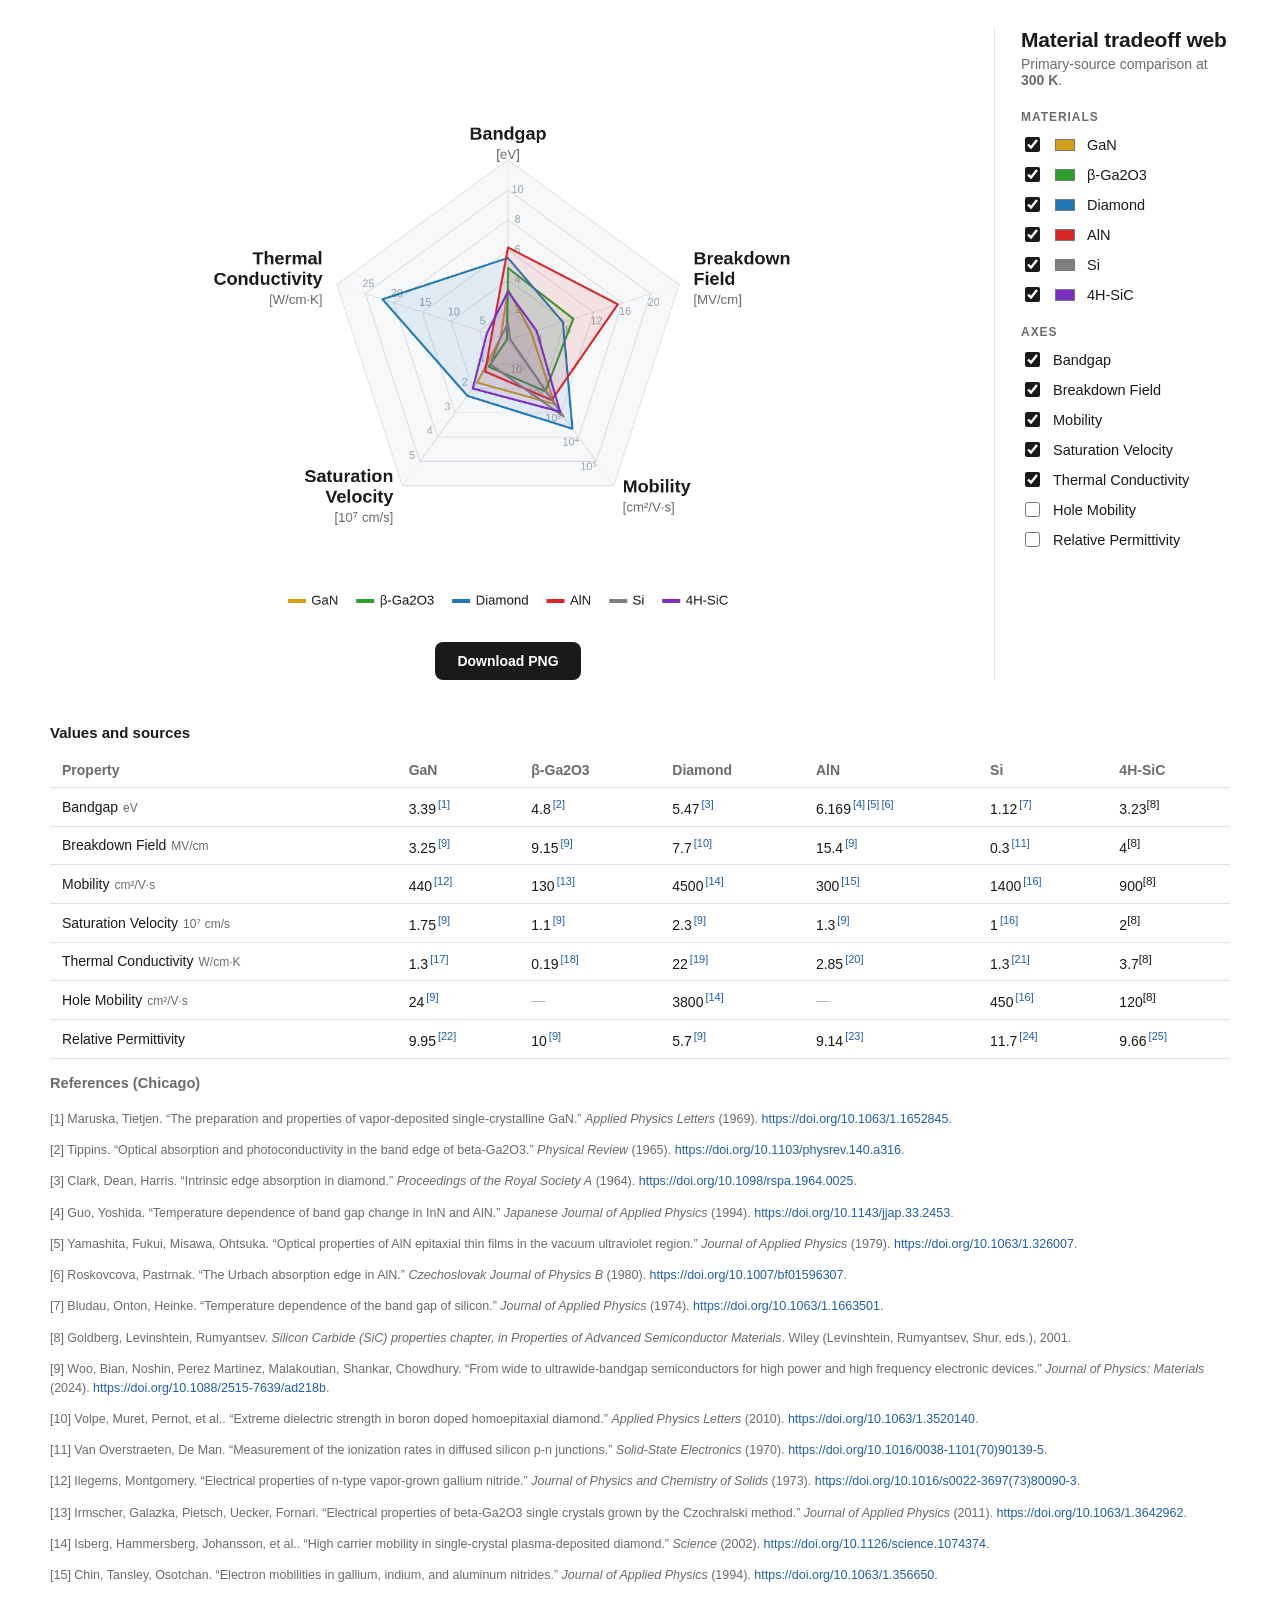
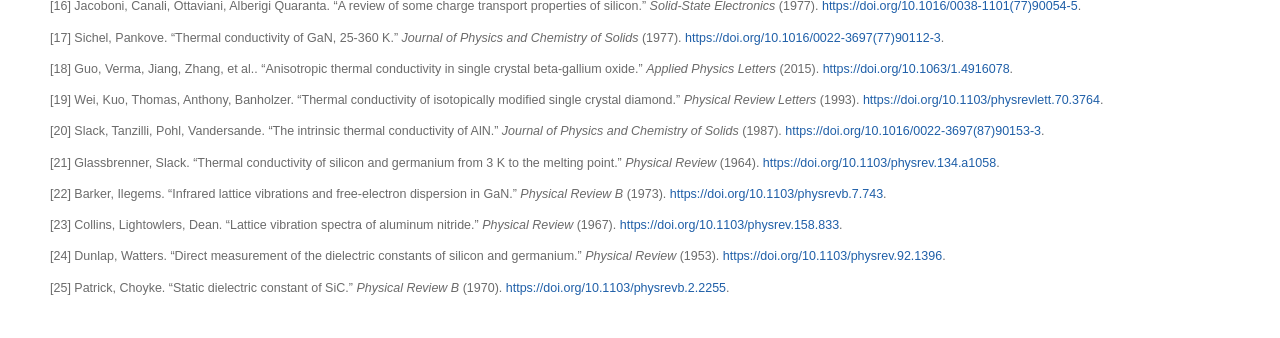
==== mat_web/index.html @ 16bf6dc7 "i release thee ... be free my child" ====
<!doctype html>
<html lang="en">
<head>
  <meta charset="utf-8">
  <meta name="viewport" content="width=device-width, initial-scale=1">
  <title>Material tradeoff web</title>
  <link rel="stylesheet" href="styles.css">
</head>
<body>
  <main>
    <section class="stage">
      <div class="canvas-wrap">
        <canvas id="radar" width="1200" height="1000" aria-label="Semiconductor property radar chart"></canvas>
      </div>
      <button id="download" type="button">Download PNG</button>
    </section>

    <aside class="panel">
      <h1>Material tradeoff web</h1>
      <p class="sub">Primary-source comparison at <strong>300&nbsp;K</strong>.</p>

      <h2>Materials</h2>
      <div id="materials" class="rows"></div>

      <h2>Axes</h2>
      <div id="axes" class="rows"></div>
    </aside>
  </main>

  <section class="table-wrap">
    <h2>Values and sources</h2>
    <table id="table"></table>
    <div id="refnotes" class="refnotes"></div>
  </section>

  <script src="app.js"></script>
</body>
</html>
---- mat_web/styles.css ----
:root {
  --ink: #1a1a1a;
  --muted: #6b6b6b;
  --line: #e2e2e2;
  --bg: #ffffff;
}

* { box-sizing: border-box; }

body {
  margin: 0;
  padding: 28px 32px;
  font-family: Arial, Helvetica, sans-serif;
  color: var(--ink);
  background: var(--bg);
}

main {
  display: flex;
  gap: 28px;
  align-items: stretch;
  max-width: 1180px;
  margin: 0 auto;
}

.stage {
  flex: 1 1 auto;
  display: flex;
  flex-direction: column;
  align-items: center;
  gap: 14px;
}

.canvas-wrap { width: 100%; }

#radar {
  width: 100%;
  max-width: 720px;
  height: auto;
  display: block;
  margin: 0 auto;
}

.legend {
  display: flex;
  gap: 22px;
  flex-wrap: wrap;
  justify-content: center;
}

.legend span {
  display: inline-flex;
  align-items: center;
  gap: 7px;
  font-size: 15px;
  font-weight: 600;
}

.legend i {
  width: 26px;
  height: 5px;
  border-radius: 3px;
}

button {
  border: none;
  background: var(--ink);
  color: #fff;
  padding: 11px 22px;
  border-radius: 8px;
  font-size: 14px;
  font-weight: 600;
  cursor: pointer;
}

button:hover { opacity: 0.88; }

.panel {
  flex: 0 0 236px;
  border-left: 1px solid var(--line);
  padding-left: 26px;
}

.panel h1 { font-size: 21px; margin: 0 0 4px; letter-spacing: -0.01em; }
.sub { color: var(--muted); margin: 0 0 22px; font-size: 14px; }

.panel h2 {
  font-size: 12px;
  text-transform: uppercase;
  letter-spacing: 0.08em;
  color: var(--muted);
  margin: 20px 0 10px;
}

.rows { display: flex; flex-direction: column; gap: 9px; }

.rows label {
  display: flex;
  align-items: center;
  gap: 10px;
  font-size: 14.5px;
  cursor: pointer;
}

.rows input[type="checkbox"] { width: 15px; height: 15px; accent-color: var(--ink); }

.rows input[type="color"] {
  width: 24px;
  height: 20px;
  border: none;
  background: none;
  padding: 0;
  cursor: pointer;
}

.table-wrap { max-width: 1180px; margin: 44px auto 0; }
.table-wrap h2 { font-size: 15px; margin-bottom: 12px; }

table { border-collapse: collapse; width: 100%; font-size: 14px; }

th, td {
  border-bottom: 1px solid var(--line);
  padding: 9px 12px;
  text-align: left;
  white-space: nowrap;
}

th { color: var(--muted); font-weight: 600; }
td .unit { color: var(--muted); font-size: 12px; margin-left: 5px; }
td.missing { color: #b8b8b8; }

a { color: #1f5fa8; text-decoration: none; }
a:hover { text-decoration: underline; }
sup a { font-size: 11px; margin-left: 2px; }

.refnotes { margin-top: 14px; font-size: 12.5px; color: var(--muted); line-height: 1.5; }

@media (max-width: 820px) {
  main { flex-direction: column; }
  .panel { border-left: none; border-top: 1px solid var(--line); padding-left: 0; padding-top: 20px; flex-basis: auto; }
}
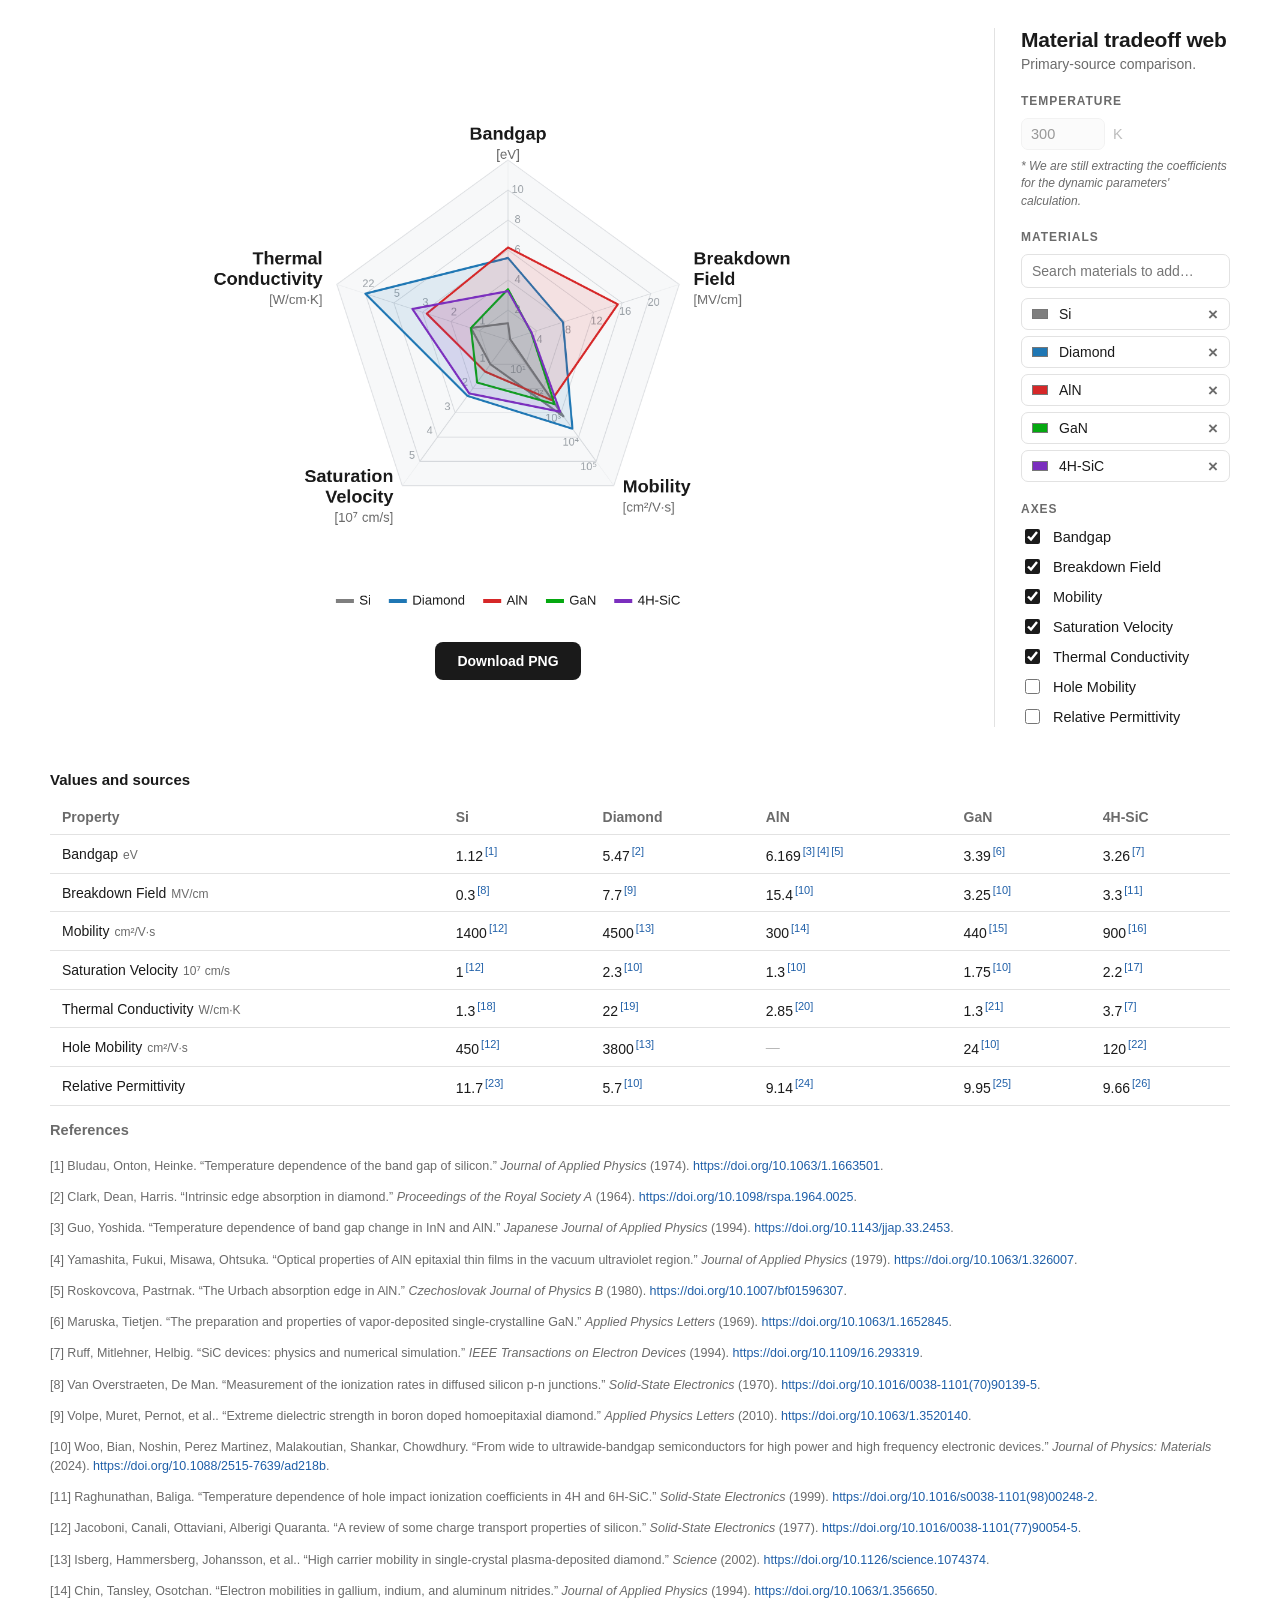
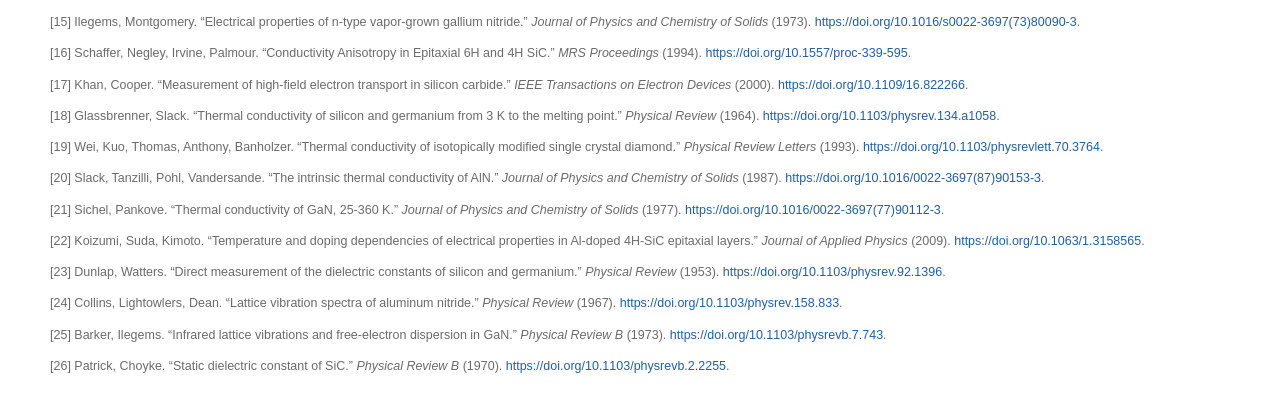
==== commit 2a788a83: "more materials" ====
--- a/mat_web/index.html
+++ b/mat_web/index.html
@@ -17,10 +17,22 @@
 
     <aside class="panel">
       <h1>Material tradeoff web</h1>
-      <p class="sub">Primary-source comparison at <strong>300&nbsp;K</strong>.</p>
+      <p class="sub">Primary-source comparison.</p>
+
+      <h2>Temperature</h2>
+      <div class="temp-field">
+        <input id="temperature" type="number" value="300" min="1" step="1" disabled aria-describedby="temp-note">
+        <span>K</span>
+      </div>
+      <p id="temp-note" class="temp-note">* We are still extracting the coefficients for the dynamic parameters' calculation.</p>
 
       <h2>Materials</h2>
-      <div id="materials" class="rows"></div>
+      <div class="picker">
+        <input id="material-search" type="text" placeholder="Search materials to add&hellip;" autocomplete="off"
+               role="combobox" aria-expanded="false" aria-controls="material-options" aria-autocomplete="list">
+        <ul id="material-options" class="options" role="listbox" hidden></ul>
+      </div>
+      <ul id="material-chips" class="chips"></ul>
 
       <h2>Axes</h2>
       <div id="axes" class="rows"></div>
--- a/mat_web/styles.css
+++ b/mat_web/styles.css
@@ -113,6 +113,144 @@
   cursor: pointer;
 }
 
+/* temperature (inactive until the dynamic coefficients are extracted) */
+.temp-field {
+  display: flex;
+  align-items: center;
+  gap: 8px;
+  opacity: 0.45;
+}
+
+.temp-field input {
+  width: 84px;
+  padding: 7px 9px;
+  font: inherit;
+  font-size: 14.5px;
+  color: var(--ink);
+  border: 1px solid var(--line);
+  border-radius: 7px;
+  background: #f6f6f6;
+  cursor: not-allowed;
+}
+
+.temp-field span { font-size: 14.5px; color: var(--muted); }
+
+.temp-note {
+  margin: 8px 0 0;
+  font-size: 12px;
+  line-height: 1.45;
+  color: var(--muted);
+  font-style: italic;
+}
+
+/* material picker: search box + dropdown */
+.picker { position: relative; }
+
+.picker input {
+  width: 100%;
+  padding: 8px 10px;
+  font: inherit;
+  font-size: 14px;
+  color: var(--ink);
+  border: 1px solid var(--line);
+  border-radius: 7px;
+  background: #fff;
+}
+
+.picker input:focus {
+  outline: none;
+  border-color: #b6b6b6;
+}
+
+.options {
+  position: absolute;
+  z-index: 10;
+  top: calc(100% + 4px);
+  left: 0;
+  right: 0;
+  max-height: 232px;
+  overflow-y: auto;
+  margin: 0;
+  padding: 4px;
+  list-style: none;
+  background: #fff;
+  border: 1px solid var(--line);
+  border-radius: 8px;
+  box-shadow: 0 6px 18px rgba(0, 0, 0, 0.08);
+}
+
+.options li {
+  display: flex;
+  align-items: center;
+  gap: 8px;
+  padding: 7px 8px;
+  border-radius: 6px;
+  font-size: 14px;
+  cursor: pointer;
+}
+
+.options li:hover { background: #f2f4f6; }
+
+.options li.empty {
+  color: var(--muted);
+  font-size: 13px;
+  cursor: default;
+}
+
+.options li.empty:hover { background: none; }
+
+.options small { color: var(--muted); font-size: 11.5px; margin-left: auto; }
+
+/* selected materials, each removable */
+.chips {
+  display: flex;
+  flex-direction: column;
+  gap: 6px;
+  list-style: none;
+  margin: 10px 0 0;
+  padding: 0;
+}
+
+.chips li {
+  display: flex;
+  align-items: center;
+  gap: 9px;
+  padding: 5px 6px 5px 8px;
+  border: 1px solid var(--line);
+  border-radius: 7px;
+  font-size: 14px;
+}
+
+.chips input[type="color"] {
+  flex: 0 0 auto;
+  width: 20px;
+  height: 18px;
+  border: none;
+  background: none;
+  padding: 0;
+  cursor: pointer;
+}
+
+.chips span { flex: 1 1 auto; }
+
+.chips button {
+  flex: 0 0 auto;
+  padding: 0;
+  width: 20px;
+  height: 20px;
+  border-radius: 5px;
+  background: none;
+  color: var(--muted);
+  font-size: 17px;
+  line-height: 1;
+}
+
+.chips button:hover {
+  background: #f0f0f0;
+  color: var(--ink);
+  opacity: 1;
+}
+
 .table-wrap { max-width: 1180px; margin: 44px auto 0; }
 .table-wrap h2 { font-size: 15px; margin-bottom: 12px; }
 
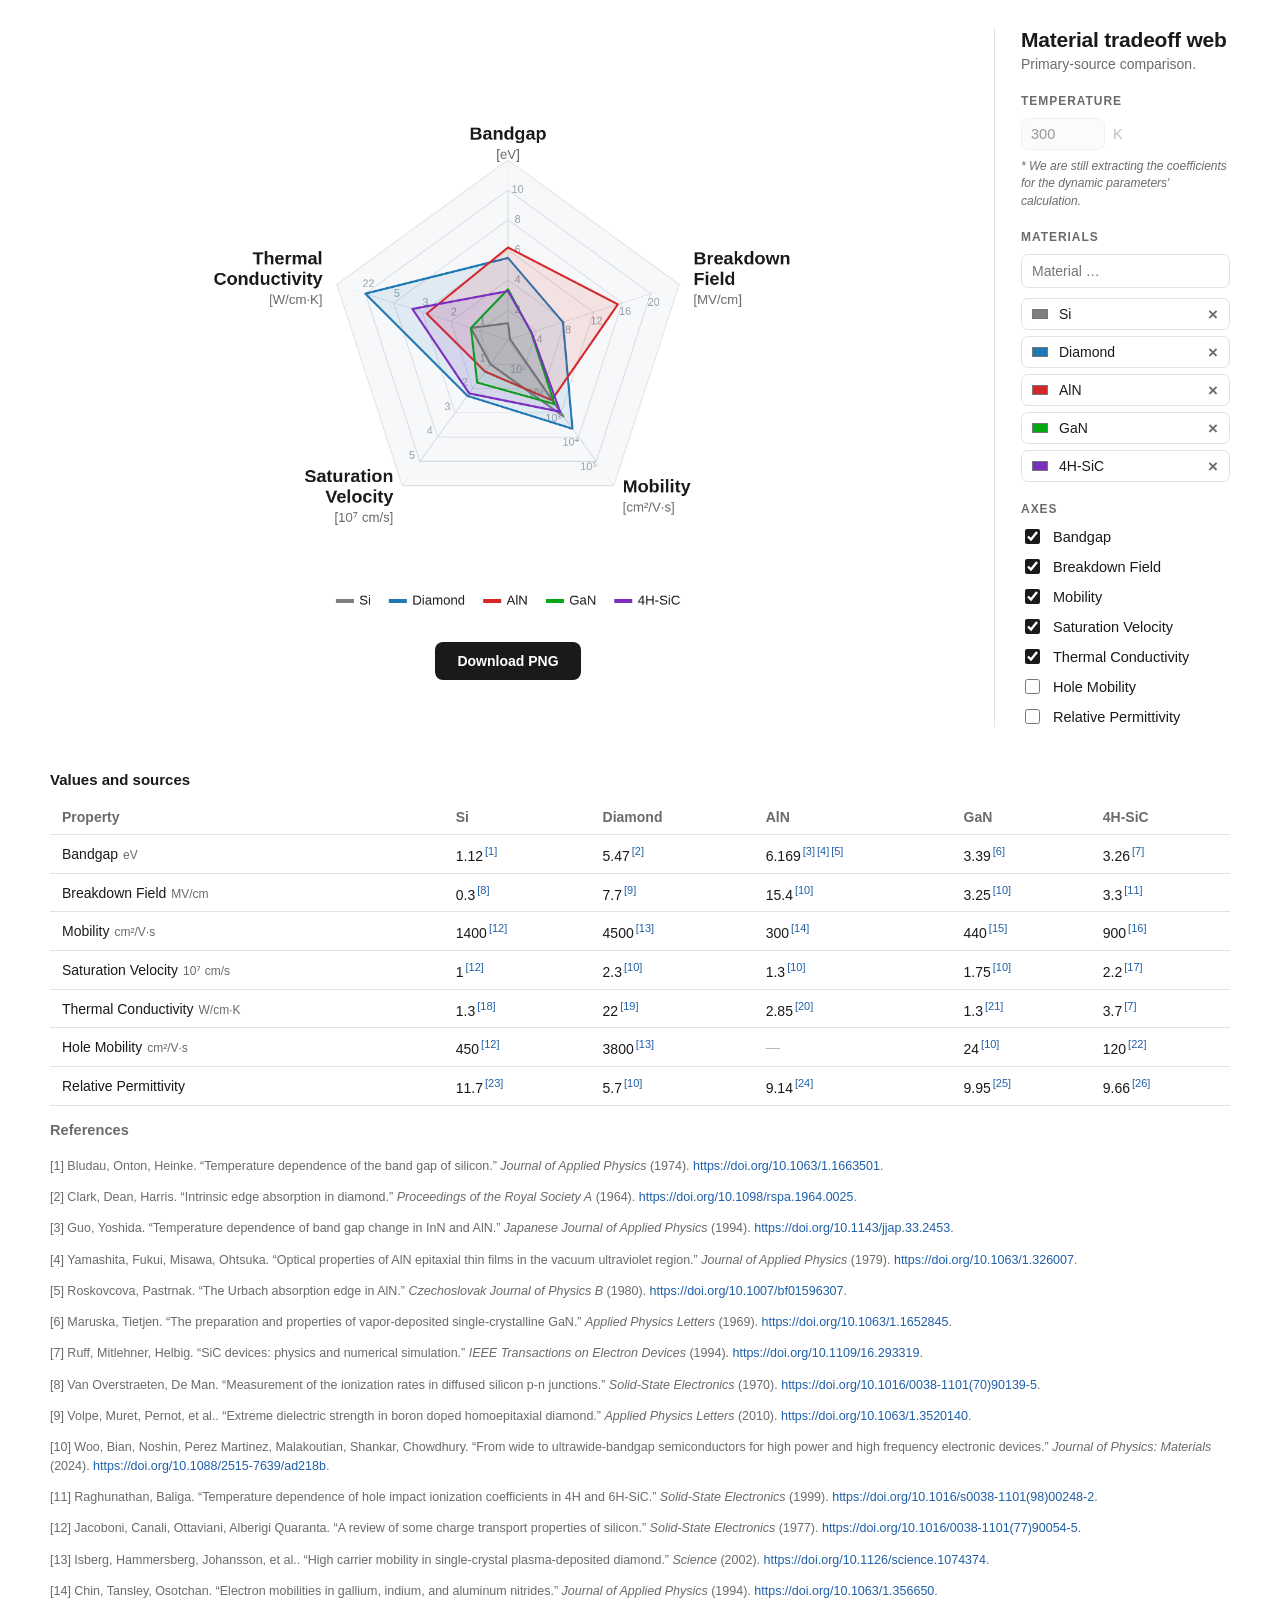
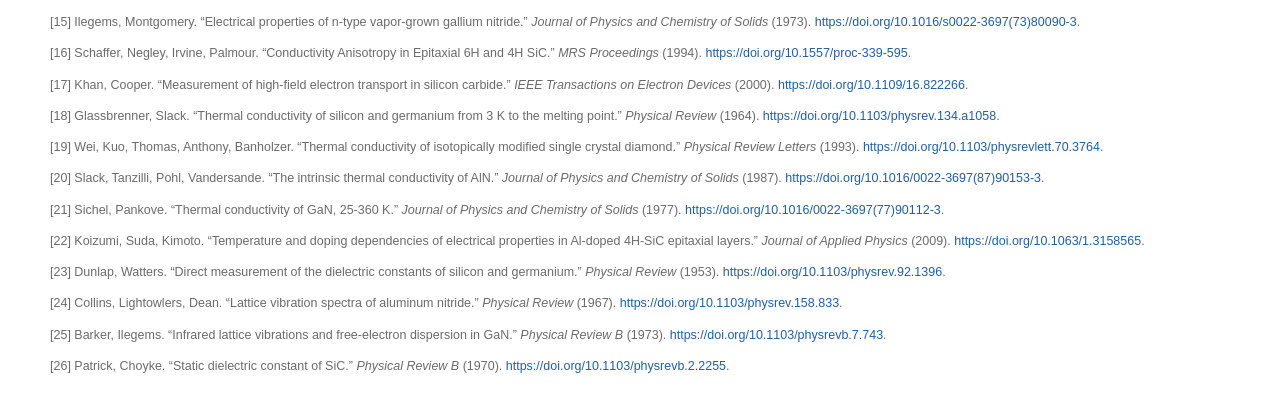
==== commit 3842ce35: "typo" ====
--- a/mat_web/index.html
+++ b/mat_web/index.html
@@ -28,7 +28,7 @@
 
       <h2>Materials</h2>
       <div class="picker">
-        <input id="material-search" type="text" placeholder="Search materials to add&hellip;" autocomplete="off"
+        <input id="material-search" type="text" placeholder="Material &hellip;" autocomplete="off"
                role="combobox" aria-expanded="false" aria-controls="material-options" aria-autocomplete="list">
         <ul id="material-options" class="options" role="listbox" hidden></ul>
       </div>
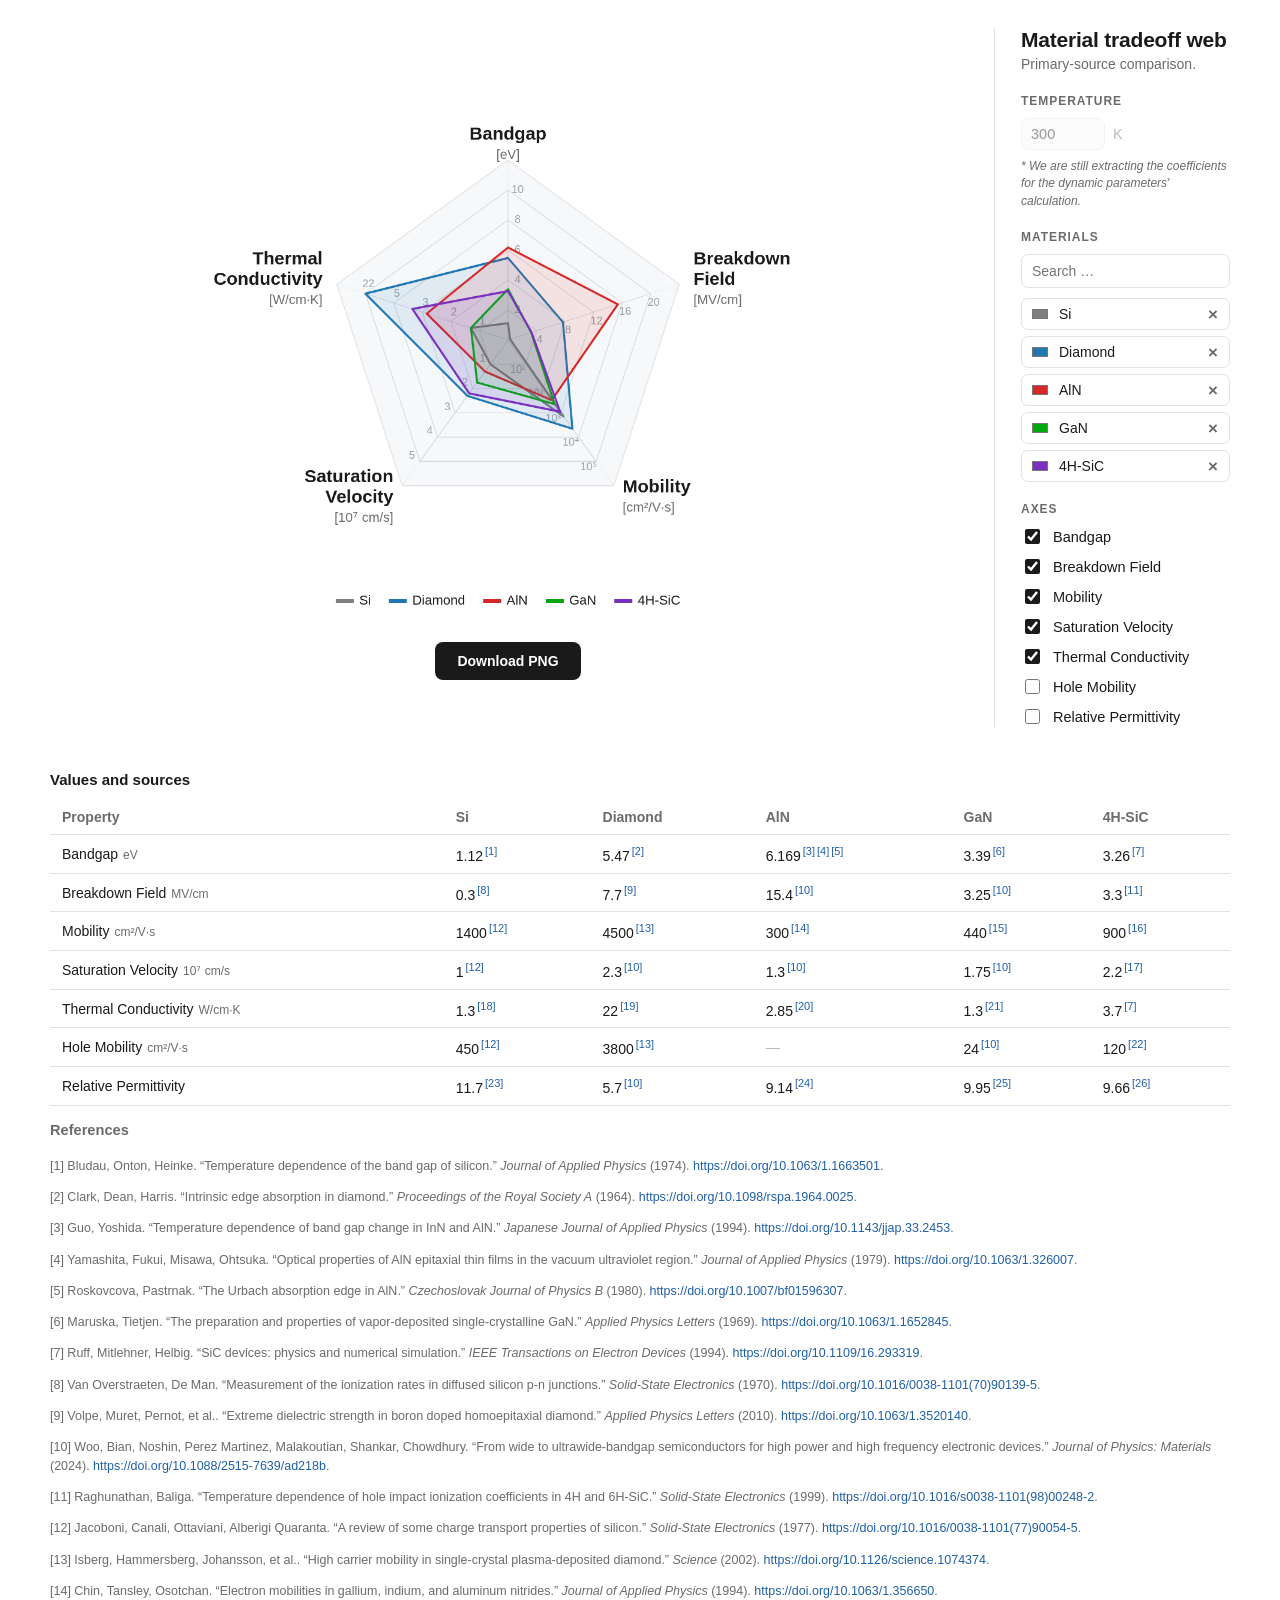
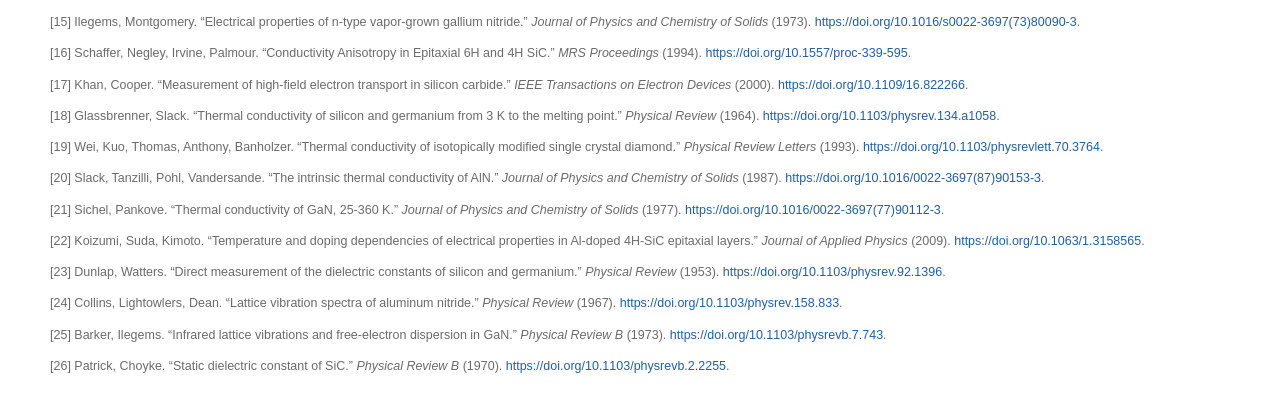
==== commit caba4455: "search the list .." ====
--- a/mat_web/index.html
+++ b/mat_web/index.html
@@ -28,7 +28,7 @@
 
       <h2>Materials</h2>
       <div class="picker">
-        <input id="material-search" type="text" placeholder="Material &hellip;" autocomplete="off"
+        <input id="material-search" type="text" placeholder="Search &hellip;" autocomplete="off"
                role="combobox" aria-expanded="false" aria-controls="material-options" aria-autocomplete="list">
         <ul id="material-options" class="options" role="listbox" hidden></ul>
       </div>
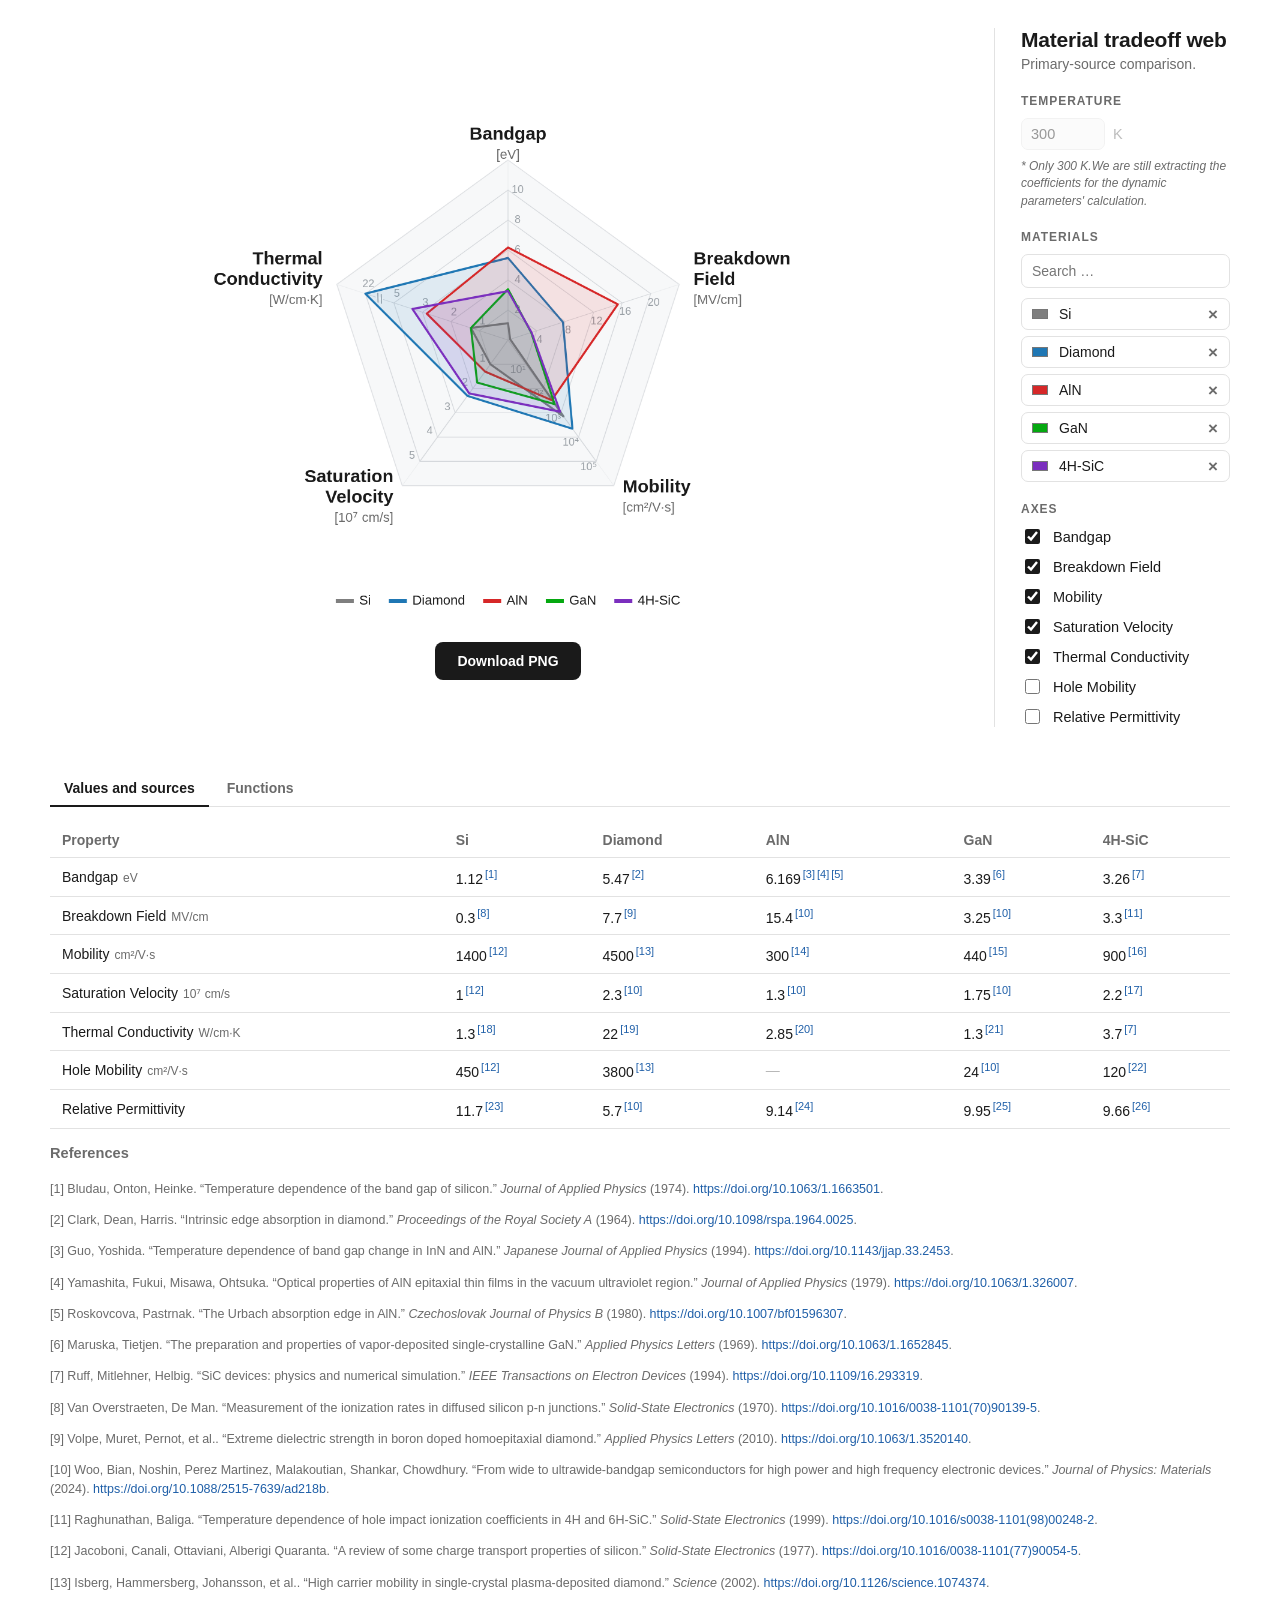
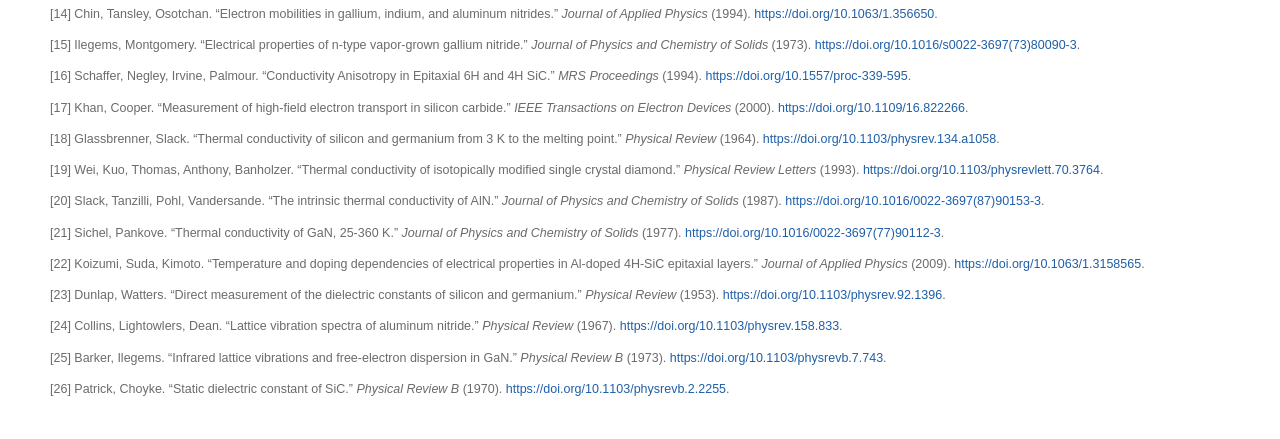
==== commit c441d8d9: "temperature dependence" ====
--- a/mat_web/index.html
+++ b/mat_web/index.html
@@ -21,10 +21,10 @@
 
       <h2>Temperature</h2>
       <div class="temp-field">
-        <input id="temperature" type="number" value="300" min="1" step="1" disabled aria-describedby="temp-note">
+        <input id="temperature" type="number" value="300" min="1" step="1" aria-describedby="temp-note">
         <span>K</span>
       </div>
-      <p id="temp-note" class="temp-note">* We are still extracting the coefficients for the dynamic parameters' calculation.</p>
+      <p id="temp-note" class="temp-note">* Only 300 K.We are still extracting the coefficients for the dynamic parameters' calculation.</p>
 
       <h2>Materials</h2>
       <div class="picker">
@@ -40,9 +40,20 @@
   </main>
 
   <section class="table-wrap">
-    <h2>Values and sources</h2>
-    <table id="table"></table>
-    <div id="refnotes" class="refnotes"></div>
+    <div class="tabs" role="tablist">
+      <button type="button" role="tab" id="tab-values" class="tab active" aria-selected="true" aria-controls="panel-values">Values and sources</button>
+      <button type="button" role="tab" id="tab-functions" class="tab" aria-selected="false" aria-controls="panel-functions">Functions</button>
+    </div>
+
+    <div id="panel-values" role="tabpanel" aria-labelledby="tab-values">
+      <table id="table"></table>
+      <div id="refnotes" class="refnotes"></div>
+    </div>
+
+    <div id="panel-functions" role="tabpanel" aria-labelledby="tab-functions" hidden>
+      <table id="functions-table"></table>
+      <div id="functions-note" class="refnotes"></div>
+    </div>
   </section>
 
   <script src="app.js"></script>
--- a/mat_web/styles.css
+++ b/mat_web/styles.css
@@ -130,7 +130,6 @@
   border: 1px solid var(--line);
   border-radius: 7px;
   background: #f6f6f6;
-  cursor: not-allowed;
 }
 
 .temp-field span { font-size: 14.5px; color: var(--muted); }
@@ -254,6 +253,66 @@
 .table-wrap { max-width: 1180px; margin: 44px auto 0; }
 .table-wrap h2 { font-size: 15px; margin-bottom: 12px; }
 
+.tabs {
+  display: flex;
+  gap: 4px;
+  border-bottom: 1px solid var(--line);
+  margin-bottom: 16px;
+}
+
+.tab {
+  background: none;
+  color: var(--muted);
+  border: none;
+  border-bottom: 2px solid transparent;
+  border-radius: 0;
+  padding: 9px 14px;
+  font-size: 14px;
+  font-weight: 600;
+  margin-bottom: -1px;
+}
+
+.tab:hover { color: var(--ink); opacity: 1; }
+
+.tab.active {
+  color: var(--ink);
+  border-bottom-color: var(--ink);
+}
+
+/* functions table */
+#panel-values, #panel-functions { overflow-x: auto; }
+
+#functions-table .fn-name {
+  vertical-align: top;
+  font-weight: 600;
+  white-space: normal;
+  width: 300px;
+}
+
+.fn-expr {
+  display: block;
+  margin-top: 5px;
+  font-family: "Cambria Math", Cambria, "Times New Roman", Times, serif;
+  font-style: italic;
+  font-size: 15px;
+  font-weight: 400;
+  line-height: 1.7;
+  color: var(--ink);
+  white-space: normal;
+}
+
+.term {
+  font-family: "Cambria Math", Cambria, "Times New Roman", Times, serif;
+  font-style: italic;
+  font-weight: 700;
+}
+
+.fn-expr sub, .fn-expr sup, .term sub, .term sup { font-size: 0.72em; }
+
+#functions-table tr.first-term td { border-top: 1px solid var(--line); }
+#functions-table .term-cell { white-space: nowrap; font-size: 15px; }
+#functions-table td, #functions-table th { padding: 7px 10px; }
+
 table { border-collapse: collapse; width: 100%; font-size: 14px; }
 
 th, td {
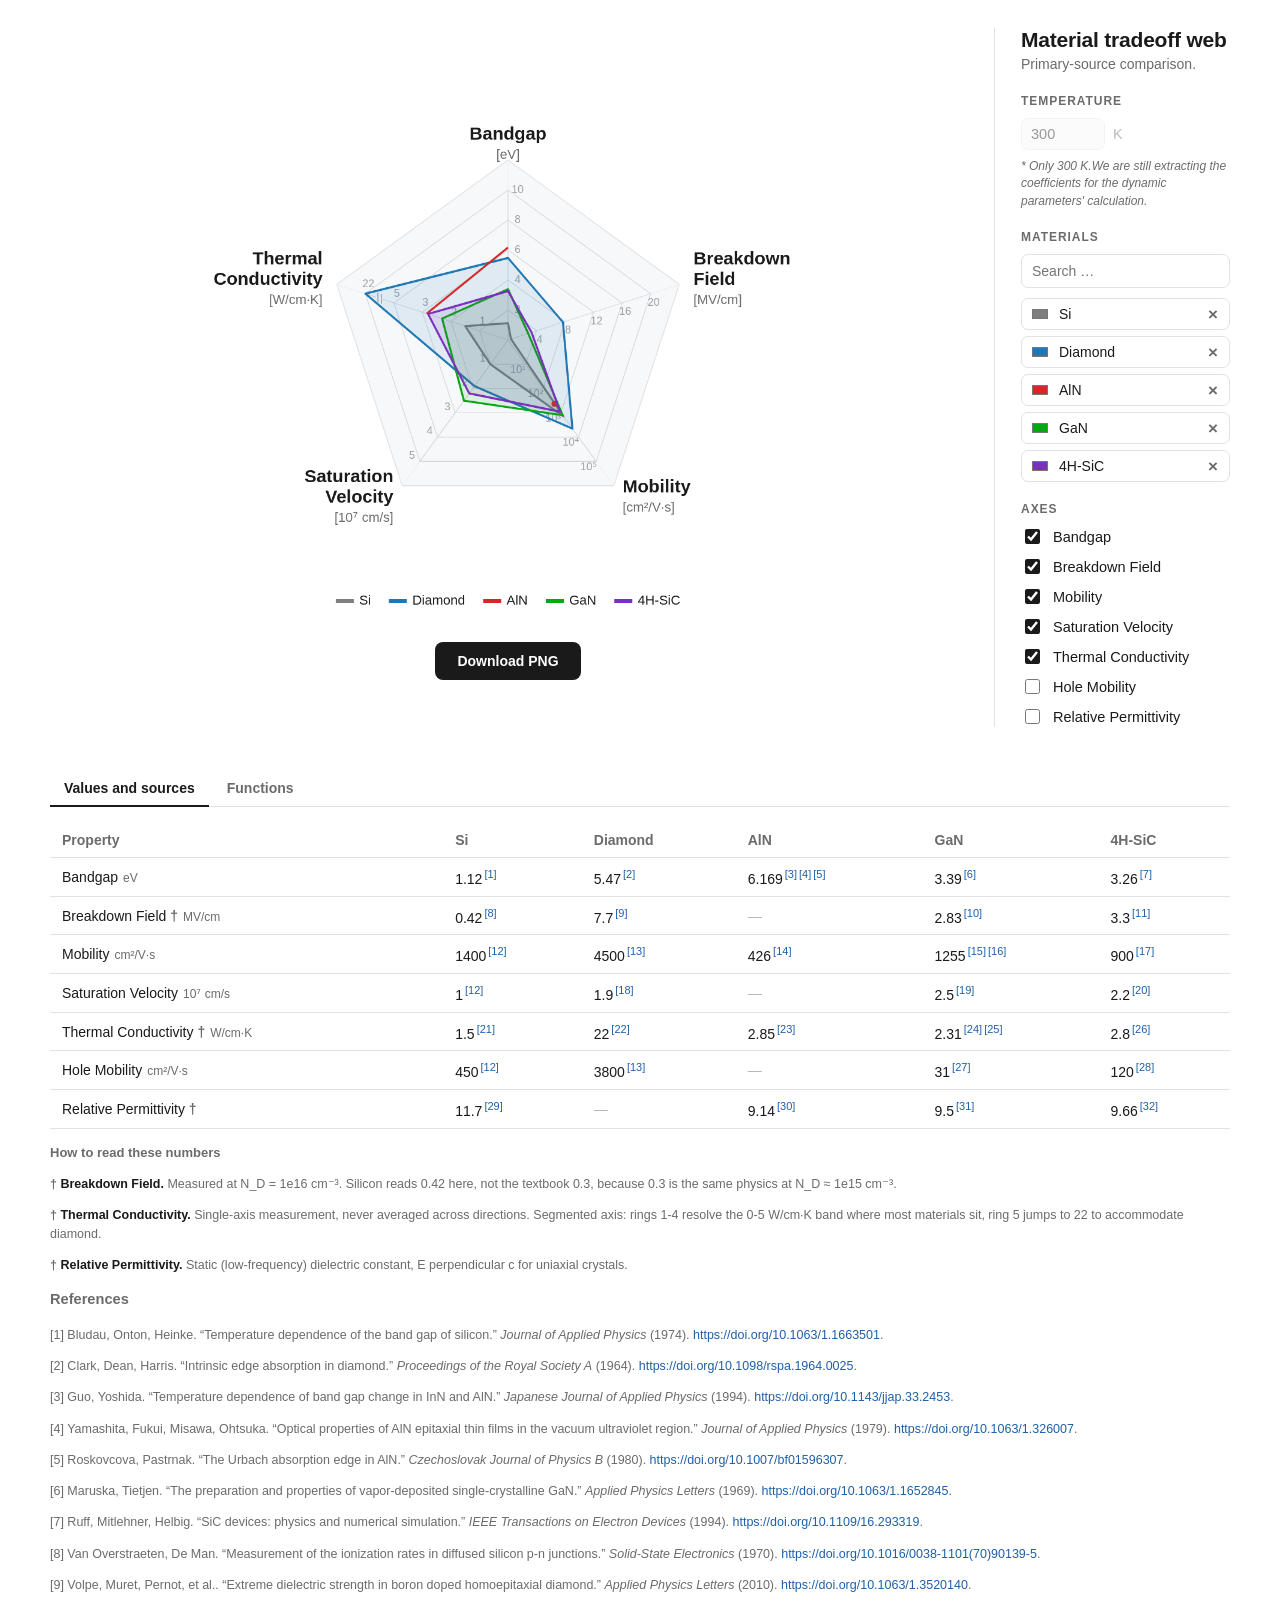
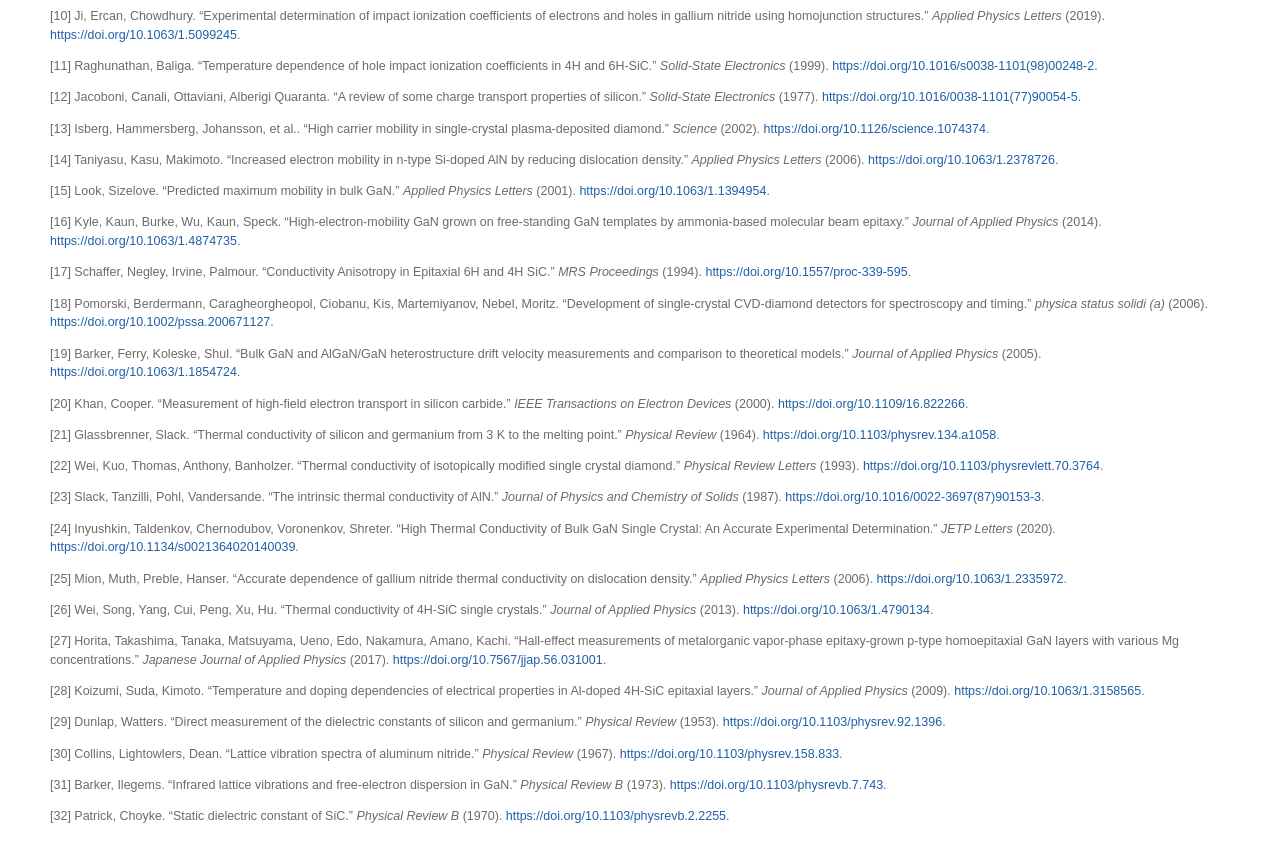
==== commit 22d71fe7: "levinshtein" ====
--- a/mat_web/index.html
+++ b/mat_web/index.html
@@ -47,6 +47,7 @@
 
     <div id="panel-values" role="tabpanel" aria-labelledby="tab-values">
       <table id="table"></table>
+      <div id="axisnotes" class="axisnotes"></div>
       <div id="refnotes" class="refnotes"></div>
     </div>
 
--- a/mat_web/styles.css
+++ b/mat_web/styles.css
@@ -331,6 +331,11 @@
 sup a { font-size: 11px; margin-left: 2px; }
 
 .refnotes { margin-top: 14px; font-size: 12.5px; color: var(--muted); line-height: 1.5; }
+.axisnotes { margin-top: 14px; font-size: 12.5px; color: var(--muted); line-height: 1.5; }
+.axisnotes h3 { margin: 0 0 6px; font-size: 13px; }
+.axisnotes b { color: var(--ink); }
+.notemark { color: var(--muted); font-weight: 700; }
+.simmark { color: #b06a00; font-weight: 700; margin-left: 1px; }
 
 @media (max-width: 820px) {
   main { flex-direction: column; }
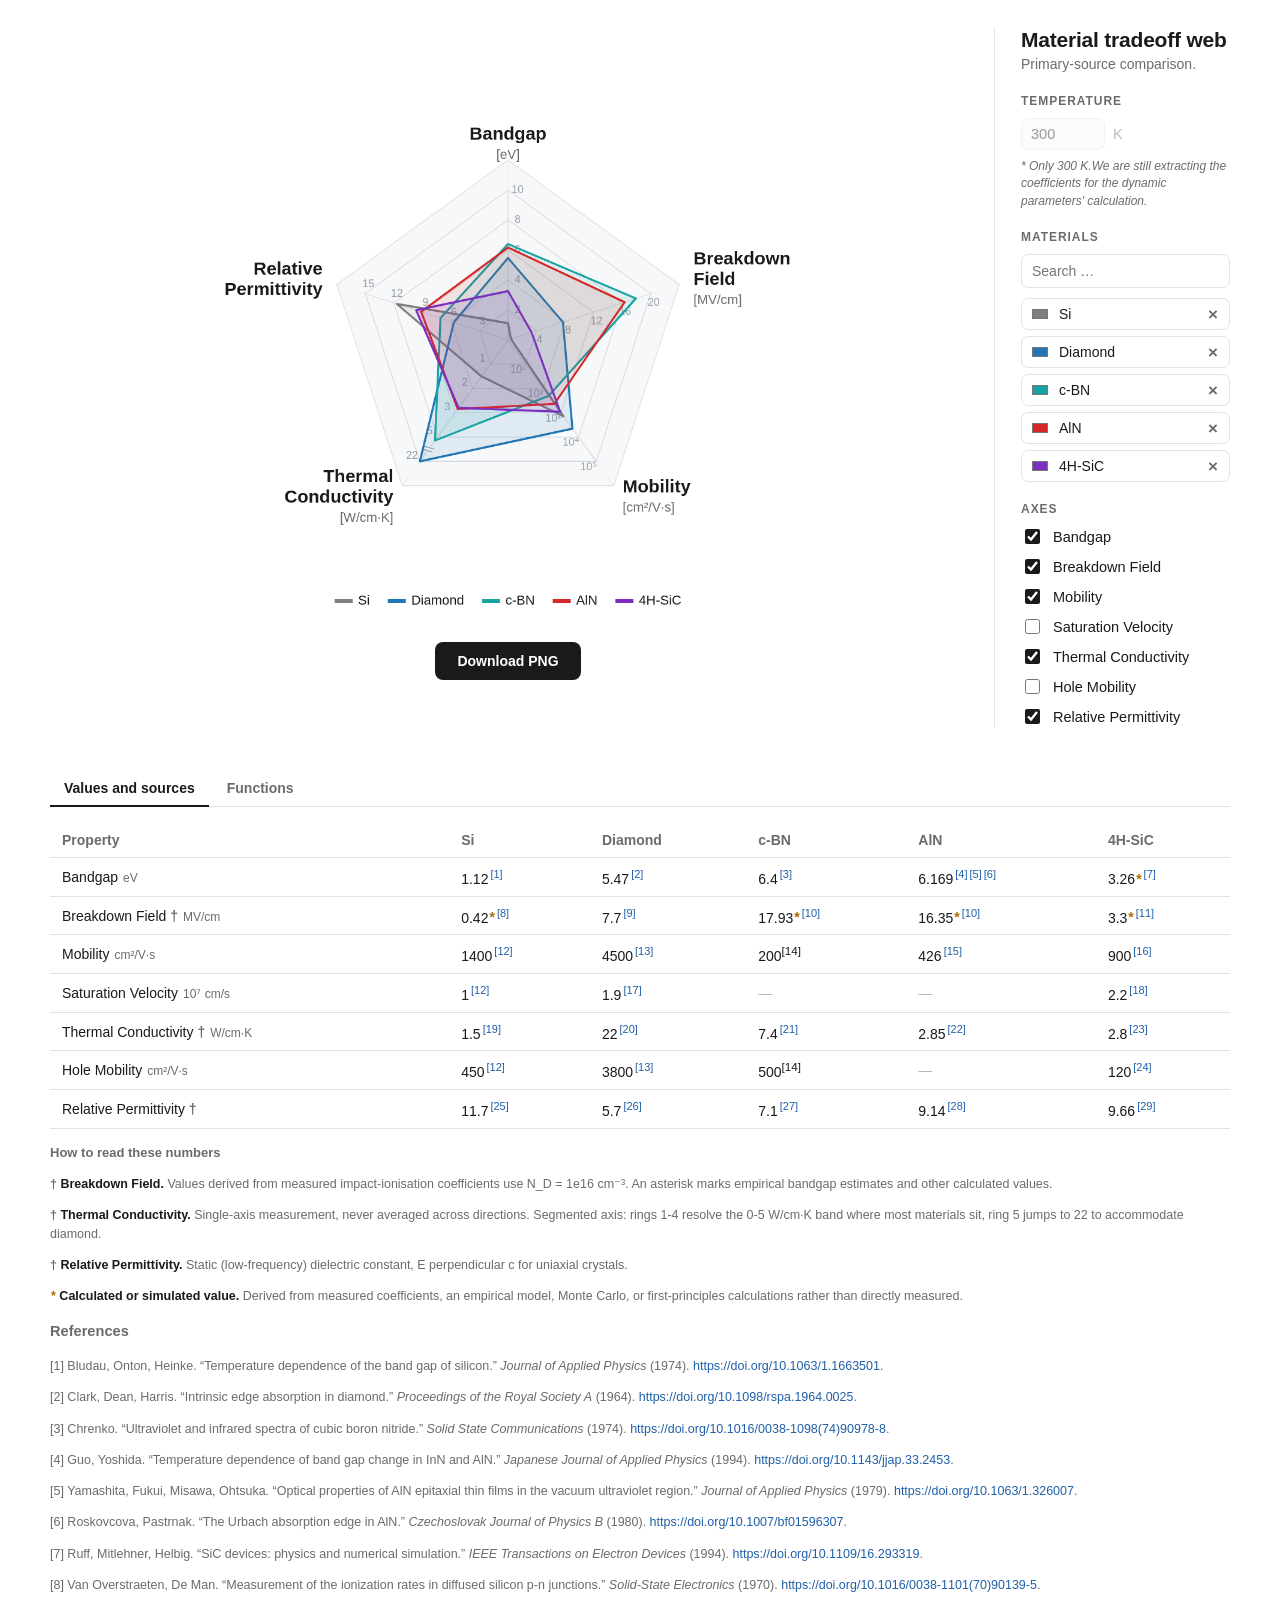
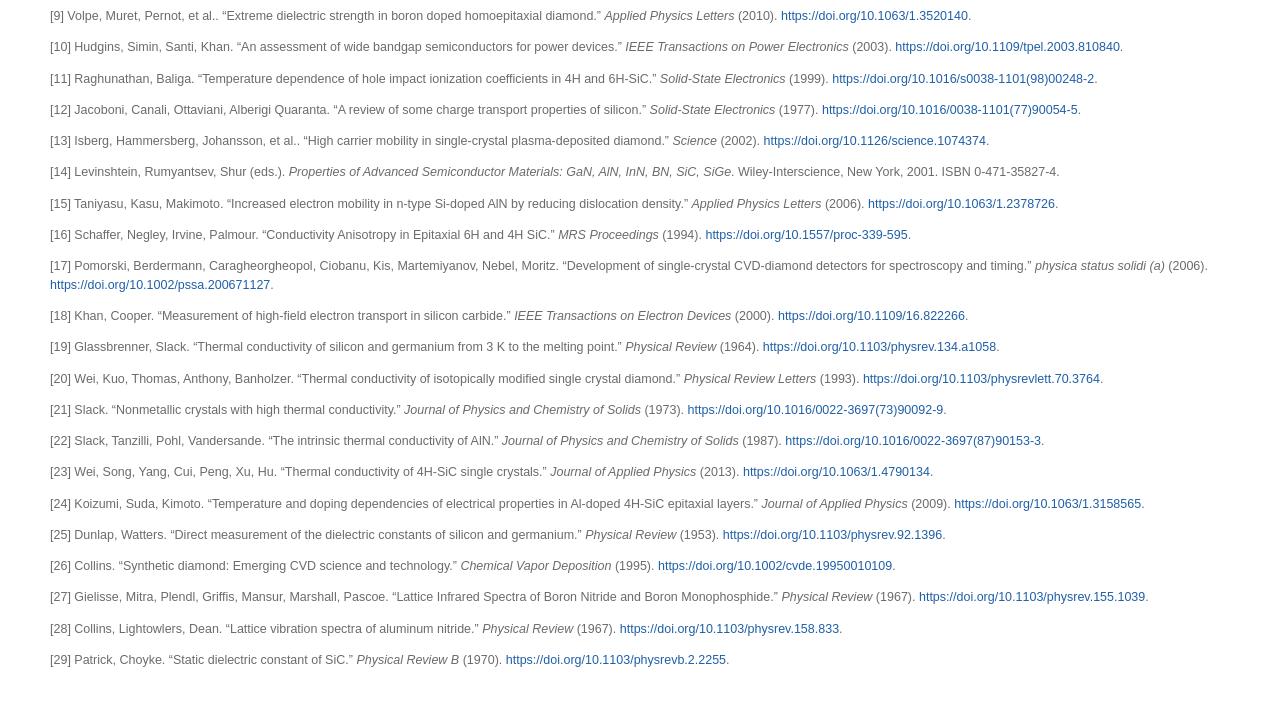
==== commit e901d981: "diamond permitivity" ====
--- a/mat_web/index.html
+++ b/mat_web/index.html
@@ -57,6 +57,6 @@
     </div>
   </section>
 
-  <script src="app.js"></script>
+  <script src="app.js?v=20260802-2"></script>
 </body>
 </html>
